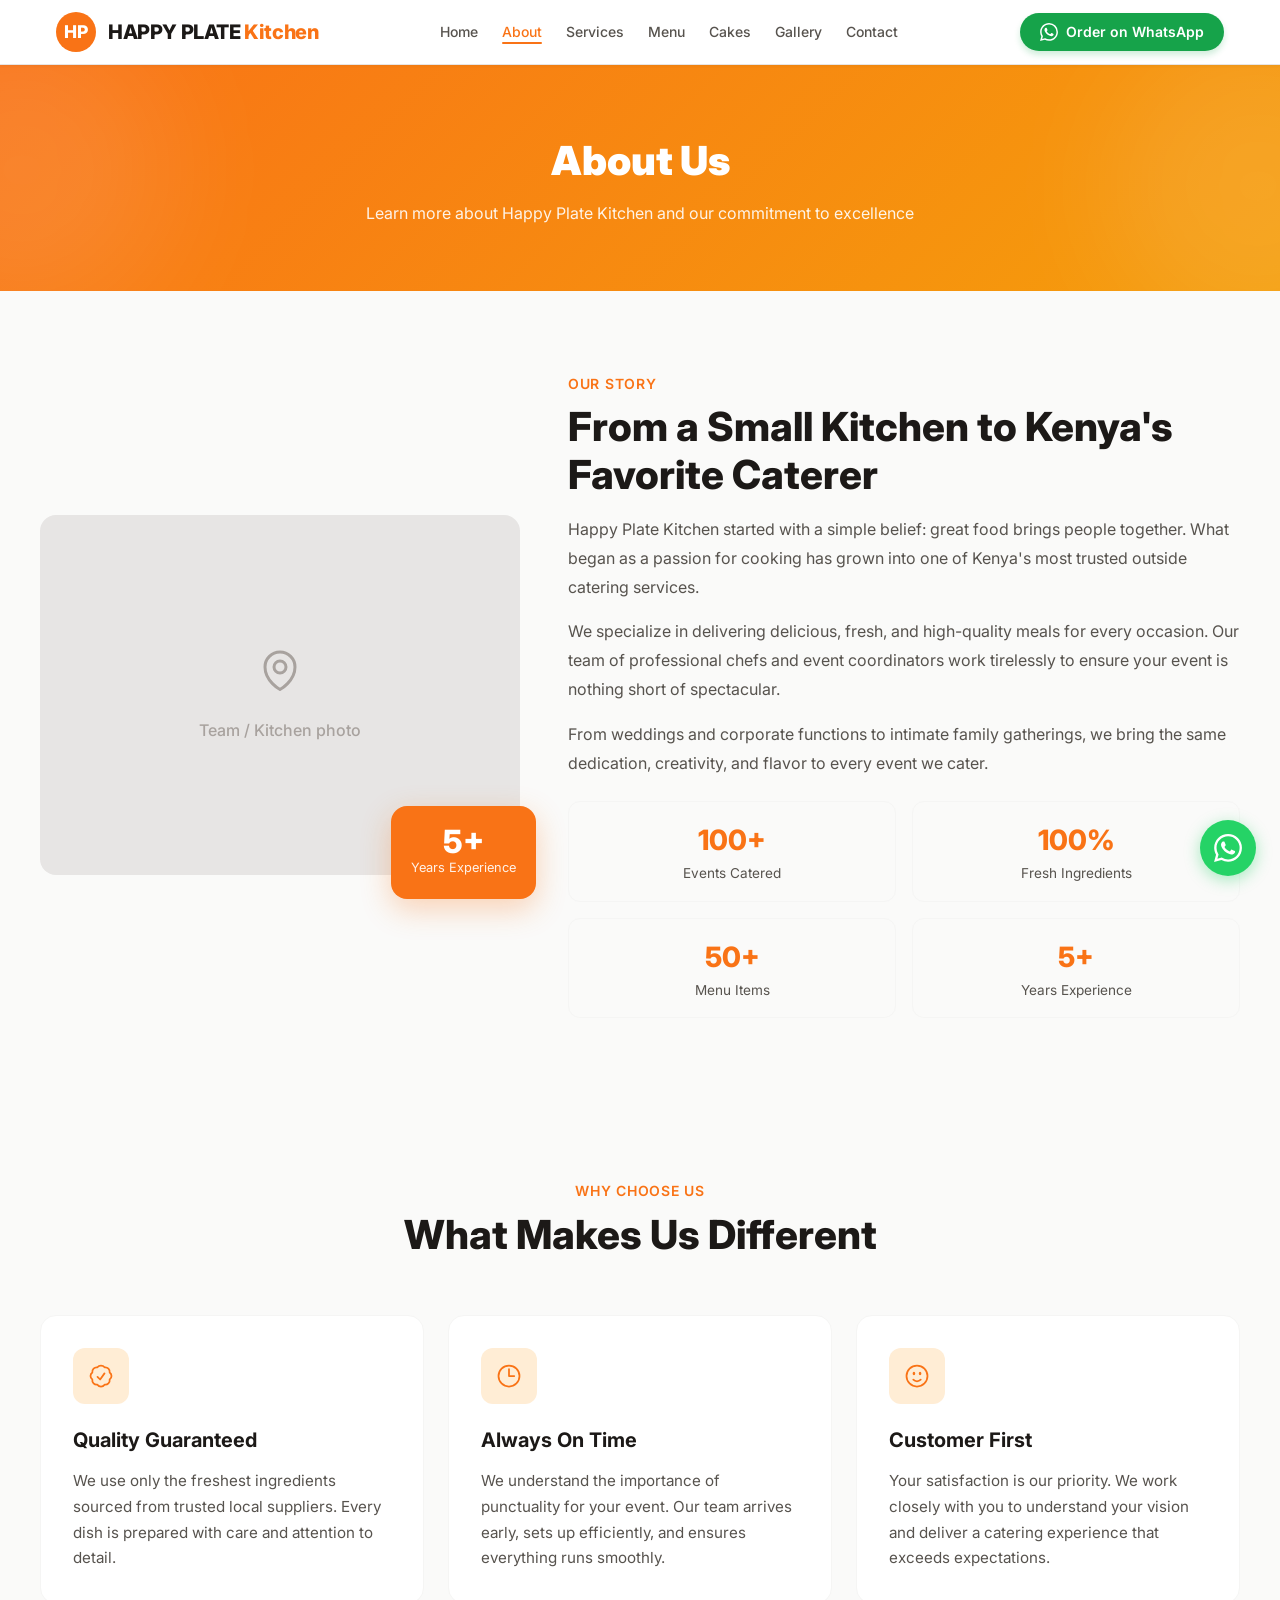
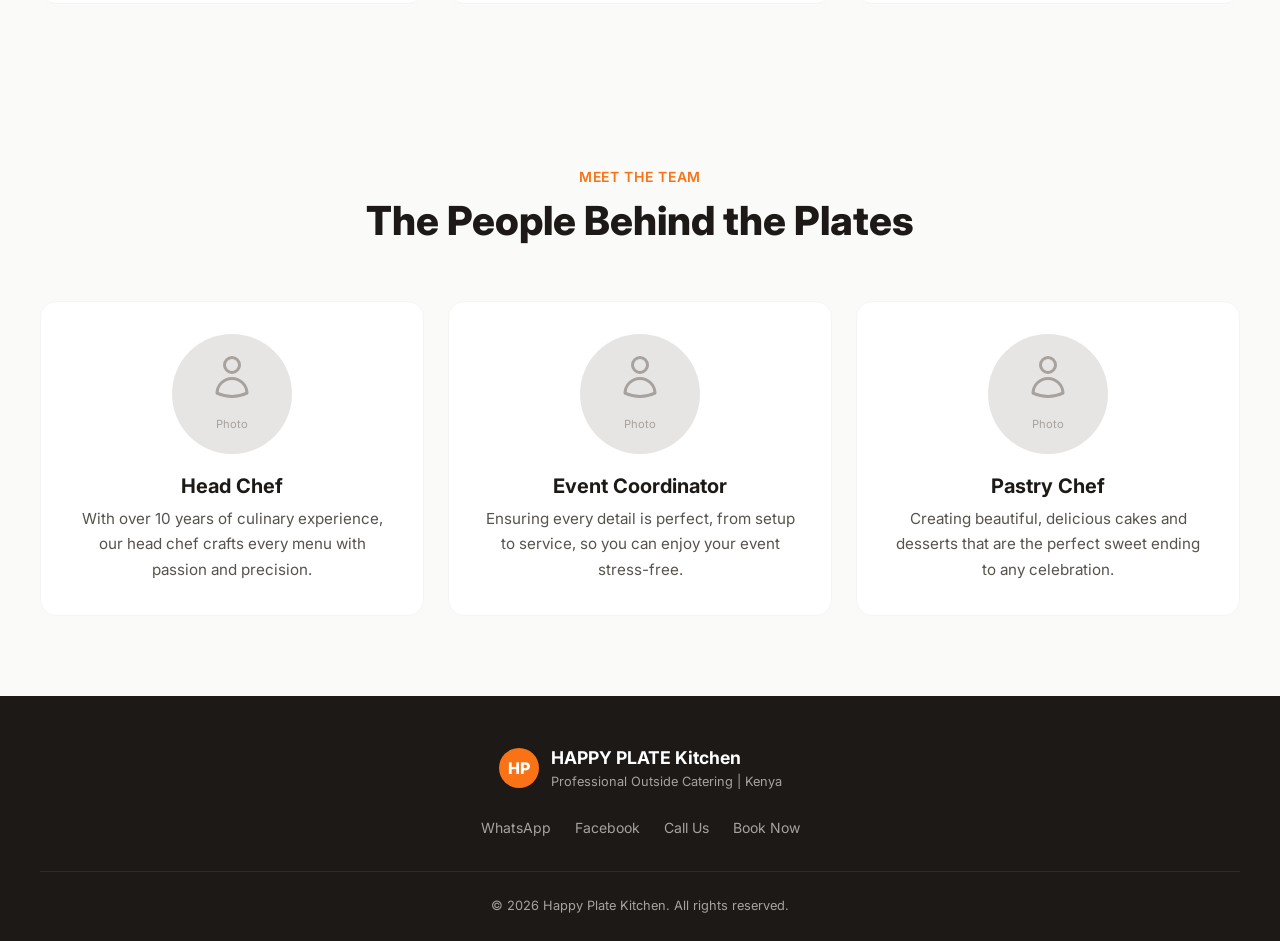
==== about.html @ 329af083 "first commite" ====
<!DOCTYPE html>
<html lang="en">
<head>
<meta charset="UTF-8">
<meta name="viewport" content="width=device-width, initial-scale=1.0">
<title>About Us | Happy Plate Kitchen</title>
<meta name="description" content="Happy Plate Kitchen - Professional outside catering and bakery services in Kenya.">
<link rel="stylesheet" href="style.css">
<link rel="preconnect" href="https://fonts.googleapis.com">
<link href="https://fonts.googleapis.com/css2?family=Inter:wght@300;400;500;600;700;800;900&display=swap" rel="stylesheet">
</head>
<body>
<div class="scroll-progress" id="scrollProgress"></div>
<nav class="navbar">
<div class="nav-container">
<a href="index.html" class="logo">
<div class="logo-icon">HP</div>
<span class="logo-text">HAPPY PLATE <span>Kitchen</span></span>
</a>
<ul class="nav-links">
<li><a href="index.html" class="">Home</a></li>
<li><a href="about.html" class="active">About</a></li>
<li><a href="services.html" class="">Services</a></li>
<li><a href="menu.html" class="">Menu</a></li>
<li><a href="cakes.html" class="">Cakes</a></li>
<li><a href="gallery.html" class="">Gallery</a></li>
<li><a href="contact.html" class="">Contact</a></li>
</ul>
<a href="https://wa.me/254740678338" target="_blank" class="btn-whatsapp">
<svg width="18" height="18" fill="currentColor" viewBox="0 0 24 24"><path d="M17.472 14.382c-.297-.149-1.758-.867-2.03-.967-.273-.099-.471-.148-.67.15-.197.297-.767.966-.94 1.164-.173.199-.347.223-.644.075-.297-.15-1.255-.463-2.39-1.475-.883-.788-1.48-1.761-1.653-2.059-.173-.297-.018-.458.13-.606.134-.133.298-.347.446-.52.149-.174.198-.298.298-.497.099-.198.05-.371-.025-.52-.075-.149-.669-1.612-.916-2.207-.242-.579-.487-.5-.669-.51-.173-.008-.371-.01-.57-.01-.198 0-.52.074-.792.372-.272.297-1.04 1.016-1.04 2.479 0 1.462 1.065 2.875 1.213 3.074.149.198 2.096 3.2 5.077 4.487.709.306 1.262.489 1.694.625.712.227 1.36.195 1.871.118.571-.085 1.758-.719 2.006-1.413.248-.694.248-1.289.173-1.413-.074-.124-.272-.198-.57-.347m-5.421 7.403h-.004a9.87 9.87 0 01-5.031-1.378l-.361-.214-3.741.982.998-3.648-.235-.374a9.86 9.86 0 01-1.51-5.26c.001-5.45 4.436-9.884 9.888-9.884 2.64 0 5.122 1.03 6.988 2.898a9.825 9.825 0 012.893 6.994c-.003 5.45-4.437 9.884-9.885 9.884m8.413-18.297A11.815 11.815 0 0012.05 0C5.495 0 .16 5.335.157 11.892c0 2.096.547 4.142 1.588 5.945L.057 24l6.305-1.654a11.882 11.882 0 005.683 1.448h.005c6.554 0 11.89-5.335 11.893-11.893a11.821 11.821 0 00-3.48-8.413z"/></svg>
Order on WhatsApp
</a>
<button class="mobile-menu-btn" onclick="toggleMenu()">
<span></span><span></span><span></span>
</button>
</div>
<div class="mobile-nav" id="mobileNav">
<a href="index.html" class="">Home</a>
<a href="about.html" class="active">About</a>
<a href="services.html" class="">Services</a>
<a href="menu.html" class="">Menu</a>
<a href="cakes.html" class="">Cakes</a>
<a href="gallery.html" class="">Gallery</a>
<a href="contact.html" class="">Contact</a>
</div>
</nav>
<section class="page-header">
<div class="page-header-blob" style="top:-20%;left:-10%;"></div>
<div class="page-header-blob" style="bottom:-20%;right:-10%;"></div>
<h1 class="page-header-title">About Us</h1>
<p class="page-header-subtitle">Learn more about Happy Plate Kitchen and our commitment to excellence</p>
</section>
<section class="section">
<div class="container">
<div class="about-grid">
<div class="about-image-wrap" data-aos="fade-right">
<div class="img-placeholder about-image">
<div class="img-placeholder-inner">
<svg fill="none" stroke="currentColor" stroke-width="1.5" viewBox="0 0 24 24"><path stroke-linecap="round" stroke-linejoin="round" d="M15 10.5a3 3 0 11-6 0 3 3 0 016 0z"/><path stroke-linecap="round" stroke-linejoin="round" d="M19.5 10.5c0 7.142-7.5 11.25-7.5 11.25S4.5 17.642 4.5 10.5a7.5 7.5 0 1115 0z"/></svg>
<p style="font-weight:500;margin-top:0.5rem;">Team / Kitchen photo</p>
</div>
</div>
<div class="about-badge">
<div class="about-badge-number">5+</div>
<div class="about-badge-text">Years Experience</div>
</div>
</div>
<div class="about-content" data-aos="fade-left">
<p class="section-label">Our Story</p>
<h2 class="section-title" style="text-align:left;margin-bottom:1rem;">From a Small Kitchen to Kenya's Favorite Caterer</h2>
<p class="about-text">Happy Plate Kitchen started with a simple belief: great food brings people together. What began as a passion for cooking has grown into one of Kenya's most trusted outside catering services.</p>
<p class="about-text">We specialize in delivering delicious, fresh, and high-quality meals for every occasion. Our team of professional chefs and event coordinators work tirelessly to ensure your event is nothing short of spectacular.</p>
<p class="about-text">From weddings and corporate functions to intimate family gatherings, we bring the same dedication, creativity, and flavor to every event we cater.</p>
<div class="about-stats">
<div class="stat-box" data-aos="zoom-in" data-aos-delay="100">
<div class="stat-number">100+</div>
<div class="stat-label">Events Catered</div>
</div>
<div class="stat-box" data-aos="zoom-in" data-aos-delay="200">
<div class="stat-number">100%</div>
<div class="stat-label">Fresh Ingredients</div>
</div>
<div class="stat-box" data-aos="zoom-in" data-aos-delay="300">
<div class="stat-number">50+</div>
<div class="stat-label">Menu Items</div>
</div>
<div class="stat-box" data-aos="zoom-in" data-aos-delay="400">
<div class="stat-number">5+</div>
<div class="stat-label">Years Experience</div>
</div>
</div>
</div>
</div>
</div>
</section>

<section class="section" style="background:var(--stone-50);">
<div class="container">
<div class="section-header" data-aos="fade-up">
<p class="section-label">Why Choose Us</p>
<h2 class="section-title">What Makes Us Different</h2>
</div>
<div class="grid-3">
<div class="card" data-aos="fade-up" data-aos-delay="100">
<div class="card-icon"><svg fill="none" stroke="currentColor" stroke-width="1.5" viewBox="0 0 24 24"><path stroke-linecap="round" stroke-linejoin="round" d="M9 12.75L11.25 15 15 9.75M21 12c0 1.268-.63 2.39-1.593 3.068a3.745 3.745 0 01-1.043 3.296 3.745 3.745 0 01-3.296 1.043A3.745 3.745 0 0112 21c-1.268 0-2.39-.63-3.068-1.593a3.746 3.746 0 01-3.296-1.043 3.745 3.745 0 01-1.043-3.296A3.745 3.745 0 013 12c0-1.268.63-2.39 1.593-3.068a3.745 3.745 0 011.043-3.296 3.746 3.746 0 013.296-1.043A3.746 3.746 0 0112 3c1.268 0 2.39.63 3.068 1.593a3.746 3.746 0 013.296 1.043 3.746 3.746 0 011.043 3.296A3.745 3.745 0 0121 12z"/></svg></div>
<h3 class="card-title">Quality Guaranteed</h3>
<p class="card-text">We use only the freshest ingredients sourced from trusted local suppliers. Every dish is prepared with care and attention to detail.</p>
</div>
<div class="card" data-aos="fade-up" data-aos-delay="200">
<div class="card-icon"><svg fill="none" stroke="currentColor" stroke-width="1.5" viewBox="0 0 24 24"><path stroke-linecap="round" stroke-linejoin="round" d="M12 6v6h4.5m4.5 0a9 9 0 11-18 0 9 9 0 0118 0z"/></svg></div>
<h3 class="card-title">Always On Time</h3>
<p class="card-text">We understand the importance of punctuality for your event. Our team arrives early, sets up efficiently, and ensures everything runs smoothly.</p>
</div>
<div class="card" data-aos="fade-up" data-aos-delay="300">
<div class="card-icon"><svg fill="none" stroke="currentColor" stroke-width="1.5" viewBox="0 0 24 24"><path stroke-linecap="round" stroke-linejoin="round" d="M15.182 15.182a4.5 4.5 0 01-6.364 0M21 12a9 9 0 11-18 0 9 9 0 0118 0zM9.75 9.75c0 .414-.168.75-.375.75S9 10.164 9 9.75 9.168 9 9.375 9s.375.336.375.75zm-.375 0h.008v.015h-.008V9.75zm5.625 0c0 .414-.168.75-.375.75s-.375-.336-.375-.75.168-.75.375-.75.375.336.375.75zm-.375 0h.008v.008h-.008V9.75z"/></svg></div>
<h3 class="card-title">Customer First</h3>
<p class="card-text">Your satisfaction is our priority. We work closely with you to understand your vision and deliver a catering experience that exceeds expectations.</p>
</div>
</div>
</div>
</section>

<section class="section">
<div class="container">
<div class="section-header" data-aos="fade-up">
<p class="section-label">Meet the Team</p>
<h2 class="section-title">The People Behind the Plates</h2>
</div>
<div class="grid-3">
<div class="card text-center" data-aos="fade-up" data-aos-delay="100">
<div class="img-placeholder" style="aspect-ratio:1;border-radius:50%;width:120px;margin:0 auto 1rem;">
<div class="img-placeholder-inner"><svg width="40" height="40" fill="none" stroke="currentColor" stroke-width="1.5" viewBox="0 0 24 24"><path stroke-linecap="round" stroke-linejoin="round" d="M15.75 6a3.75 3.75 0 11-7.5 0 3.75 3.75 0 017.5 0zM4.501 20.118a7.5 7.5 0 0114.998 0A17.933 17.933 0 0112 21.75c-2.676 0-5.216-.584-7.499-1.632z"/></svg><p style="font-size:0.7rem;">Photo</p></div>
</div>
<h3 class="card-title" style="margin-bottom:0.25rem;">Head Chef</h3>
<p class="card-text">With over 10 years of culinary experience, our head chef crafts every menu with passion and precision.</p>
</div>
<div class="card text-center" data-aos="fade-up" data-aos-delay="200">
<div class="img-placeholder" style="aspect-ratio:1;border-radius:50%;width:120px;margin:0 auto 1rem;">
<div class="img-placeholder-inner"><svg width="40" height="40" fill="none" stroke="currentColor" stroke-width="1.5" viewBox="0 0 24 24"><path stroke-linecap="round" stroke-linejoin="round" d="M15.75 6a3.75 3.75 0 11-7.5 0 3.75 3.75 0 017.5 0zM4.501 20.118a7.5 7.5 0 0114.998 0A17.933 17.933 0 0112 21.75c-2.676 0-5.216-.584-7.499-1.632z"/></svg><p style="font-size:0.7rem;">Photo</p></div>
</div>
<h3 class="card-title" style="margin-bottom:0.25rem;">Event Coordinator</h3>
<p class="card-text">Ensuring every detail is perfect, from setup to service, so you can enjoy your event stress-free.</p>
</div>
<div class="card text-center" data-aos="fade-up" data-aos-delay="300">
<div class="img-placeholder" style="aspect-ratio:1;border-radius:50%;width:120px;margin:0 auto 1rem;">
<div class="img-placeholder-inner"><svg width="40" height="40" fill="none" stroke="currentColor" stroke-width="1.5" viewBox="0 0 24 24"><path stroke-linecap="round" stroke-linejoin="round" d="M15.75 6a3.75 3.75 0 11-7.5 0 3.75 3.75 0 017.5 0zM4.501 20.118a7.5 7.5 0 0114.998 0A17.933 17.933 0 0112 21.75c-2.676 0-5.216-.584-7.499-1.632z"/></svg><p style="font-size:0.7rem;">Photo</p></div>
</div>
<h3 class="card-title" style="margin-bottom:0.25rem;">Pastry Chef</h3>
<p class="card-text">Creating beautiful, delicious cakes and desserts that are the perfect sweet ending to any celebration.</p>
</div>
</div>
</div>
</section>
<footer class="footer">
<div class="footer-container">
<div class="footer-top">
<div class="footer-brand">
<div class="footer-brand-icon">HP</div>
<div>
<div class="footer-brand-text">HAPPY PLATE Kitchen</div>
<div class="footer-brand-sub">Professional Outside Catering | Kenya</div>
</div>
</div>
<div class="footer-links">
<a href="https://wa.me/254740678338" target="_blank">WhatsApp</a>
<a href="https://www.facebook.com/profile.php?id=61580439757400" target="_blank">Facebook</a>
<a href="tel:0740678338">Call Us</a>
<a href="contact.html">Book Now</a>
</div>
</div>
<div class="footer-bottom">
<p>&copy; 2026 Happy Plate Kitchen. All rights reserved.</p>
</div>
</div>
</footer>
<a href="https://wa.me/254740678338" target="_blank" class="fab-whatsapp" aria-label="Chat on WhatsApp">
<svg width="28" height="28" fill="currentColor" viewBox="0 0 24 24"><path d="M17.472 14.382c-.297-.149-1.758-.867-2.03-.967-.273-.099-.471-.148-.67.15-.197.297-.767.966-.94 1.164-.173.199-.347.223-.644.075-.297-.15-1.255-.463-2.39-1.475-.883-.788-1.48-1.761-1.653-2.059-.173-.297-.018-.458.13-.606.134-.133.298-.347.446-.52.149-.174.198-.298.298-.497.099-.198.05-.371-.025-.52-.075-.149-.669-1.612-.916-2.207-.242-.579-.487-.5-.669-.51-.173-.008-.371-.01-.57-.01-.198 0-.52.074-.792.372-.272.297-1.04 1.016-1.04 2.479 0 1.462 1.065 2.875 1.213 3.074.149.198 2.096 3.2 5.077 4.487.709.306 1.262.489 1.694.625.712.227 1.36.195 1.871.118.571-.085 1.758-.719 2.006-1.413.248-.694.248-1.289.173-1.413-.074-.124-.272-.198-.57-.347m-5.421 7.403h-.004a9.87 9.87 0 01-5.031-1.378l-.361-.214-3.741.982.998-3.648-.235-.374a9.86 9.86 0 01-1.51-5.26c.001-5.45 4.436-9.884 9.888-9.884 2.64 0 5.122 1.03 6.988 2.898a9.825 9.825 0 012.893 6.994c-.003 5.45-4.437 9.884-9.885 9.884m8.413-18.297A11.815 11.815 0 0012.05 0C5.495 0 .16 5.335.157 11.892c0 2.096.547 4.142 1.588 5.945L.057 24l6.305-1.654a11.882 11.882 0 005.683 1.448h.005c6.554 0 11.89-5.335 11.893-11.893a11.821 11.821 0 00-3.48-8.413z"/></svg>
</a>
<script>
function toggleMenu() { document.getElementById('mobileNav').classList.toggle('open'); }
window.addEventListener('scroll', function() {
    var st = document.documentElement.scrollTop || document.body.scrollTop;
    var sh = document.documentElement.scrollHeight - document.documentElement.clientHeight;
    document.getElementById('scrollProgress').style.width = (st/sh*100) + '%';
});
var observer = new IntersectionObserver(function(entries) {
    entries.forEach(function(entry) { if(entry.isIntersecting) entry.target.classList.add('aos-animate'); });
}, { threshold: 0.1 });
document.querySelectorAll('[data-aos]').forEach(function(el) { observer.observe(el); });
</script>
</body>
</html>
---- style.css ----
/* ============================================
   HAPPY PLATE KITCHEN - Shared Styles
   ============================================ */

:root {
    --orange-500: #f97316;
    --orange-600: #ea580c;
    --orange-100: #ffedd5;
    --amber-500: #f59e0b;
    --stone-50: #fafaf9;
    --stone-100: #f5f5f4;
    --stone-200: #e7e5e4;
    --stone-400: #a8a29e;
    --stone-600: #57534e;
    --stone-800: #292524;
    --stone-900: #1c1917;
    --green-600: #16a34a;
    --green-700: #15803d;
}

* { margin: 0; padding: 0; box-sizing: border-box; }

html { scroll-behavior: smooth; }

body {
    font-family: 'Inter', -apple-system, BlinkMacSystemFont, 'Segoe UI', Roboto, sans-serif;
    background: var(--stone-50);
    color: var(--stone-800);
    line-height: 1.6;
    overflow-x: hidden;
}

img { max-width: 100%; display: block; }

a { text-decoration: none; color: inherit; }

/* ============================================
   NAVIGATION
   ============================================ */

.navbar {
    position: sticky;
    top: 0;
    z-index: 1000;
    background: rgba(255,255,255,0.95);
    backdrop-filter: blur(12px);
    -webkit-backdrop-filter: blur(12px);
    border-bottom: 1px solid var(--stone-200);
    box-shadow: 0 1px 3px rgba(0,0,0,0.05);
}

.nav-container {
    max-width: 1200px;
    margin: 0 auto;
    padding: 0.75rem 1rem;
    display: flex;
    align-items: center;
    justify-content: space-between;
}

.logo {
    display: flex;
    align-items: center;
    gap: 0.75rem;
}

.logo-icon {
    width: 40px; height: 40px;
    border-radius: 50%;
    background: var(--orange-500);
    display: flex; align-items: center; justify-content: center;
    color: white; font-weight: 800; font-size: 1.1rem;
}

.logo-text {
    font-size: 1.25rem;
    font-weight: 800;
    color: var(--stone-900);
    letter-spacing: -0.02em;
}

.logo-text span { color: var(--orange-500); }

.nav-links {
    display: none;
    align-items: center;
    gap: 1.5rem;
    list-style: none;
}

.nav-links a {
    font-size: 0.875rem;
    font-weight: 500;
    color: var(--stone-600);
    transition: color 0.2s;
    position: relative;
}

.nav-links a:hover,
.nav-links a.active {
    color: var(--orange-500);
}

.nav-links a.active::after {
    content: '';
    position: absolute;
    bottom: -4px;
    left: 0;
    width: 100%;
    height: 2px;
    background: var(--orange-500);
    border-radius: 2px;
}

.btn-whatsapp {
    display: none;
    align-items: center;
    gap: 0.5rem;
    background: var(--green-600);
    color: white;
    padding: 0.5rem 1.25rem;
    border-radius: 9999px;
    font-size: 0.875rem;
    font-weight: 600;
    transition: all 0.2s;
    box-shadow: 0 4px 6px rgba(22,163,74,0.2);
}

.btn-whatsapp:hover {
    background: var(--green-700);
    transform: translateY(-1px);
    box-shadow: 0 6px 12px rgba(22,163,74,0.3);
}

.mobile-menu-btn {
    display: flex;
    flex-direction: column;
    gap: 4px;
    background: none;
    border: none;
    cursor: pointer;
    padding: 4px;
}

.mobile-menu-btn span {
    display: block;
    width: 24px;
    height: 2px;
    background: var(--stone-800);
    border-radius: 2px;
    transition: all 0.3s;
}

.mobile-nav {
    display: none;
    position: absolute;
    top: 100%;
    left: 0;
    right: 0;
    background: white;
    border-bottom: 1px solid var(--stone-200);
    padding: 1rem;
    box-shadow: 0 4px 12px rgba(0,0,0,0.1);
}

.mobile-nav.open { display: block; }

.mobile-nav a {
    display: block;
    padding: 0.75rem 1rem;
    color: var(--stone-600);
    font-weight: 500;
    border-radius: 0.5rem;
    transition: all 0.2s;
}

.mobile-nav a:hover,
.mobile-nav a.active {
    background: var(--orange-100);
    color: var(--orange-600);
}

/* ============================================
   BUTTONS
   ============================================ */

.btn {
    display: inline-flex;
    align-items: center;
    justify-content: center;
    gap: 0.5rem;
    padding: 0.875rem 2rem;
    border-radius: 0.75rem;
    font-weight: 700;
    font-size: 1rem;
    transition: all 0.3s;
    border: none;
    cursor: pointer;
}

.btn-primary {
    background: var(--orange-500);
    color: white;
    box-shadow: 0 4px 14px rgba(249,115,22,0.3);
}

.btn-primary:hover {
    background: var(--orange-600);
    transform: translateY(-2px);
    box-shadow: 0 8px 20px rgba(249,115,22,0.35);
}

.btn-outline {
    background: white;
    color: var(--stone-800);
    border: 2px solid var(--stone-200);
}

.btn-outline:hover {
    border-color: var(--orange-500);
    color: var(--orange-500);
}

.btn-white {
    background: white;
    color: var(--orange-600);
    box-shadow: 0 4px 14px rgba(0,0,0,0.1);
}

.btn-white:hover {
    transform: translateY(-2px) scale(1.02);
    box-shadow: 0 8px 24px rgba(0,0,0,0.15);
}

.btn-lg { padding: 1rem 2.5rem; font-size: 1.125rem; }

/* ============================================
   SECTION UTILITIES
   ============================================ */

.section { padding: 5rem 1rem; }

.container {
    max-width: 1200px;
    margin: 0 auto;
}

.section-header {
    text-align: center;
    margin-bottom: 3.5rem;
}

.section-label {
    display: inline-block;
    color: var(--orange-500);
    font-size: 0.875rem;
    font-weight: 600;
    text-transform: uppercase;
    letter-spacing: 0.05em;
    margin-bottom: 0.5rem;
}

.section-title {
    font-size: 2.25rem;
    font-weight: 800;
    color: var(--stone-900);
    line-height: 1.2;
}

.section-subtitle {
    color: var(--stone-500);
    margin-top: 0.75rem;
    max-width: 500px;
    margin-left: auto;
    margin-right: auto;
}

/* ============================================
   CARDS
   ============================================ */

.card {
    background: white;
    border-radius: 1rem;
    padding: 2rem;
    border: 1px solid var(--stone-100);
    transition: all 0.3s;
}

.card:hover {
    box-shadow: 0 12px 32px rgba(0,0,0,0.08);
    transform: translateY(-4px);
}

.card-icon {
    width: 56px; height: 56px;
    border-radius: 0.75rem;
    background: var(--orange-100);
    display: flex; align-items: center; justify-content: center;
    margin-bottom: 1.25rem;
    transition: all 0.3s;
}

.card:hover .card-icon {
    background: var(--orange-500);
}

.card-icon svg {
    width: 28px; height: 28px;
    color: var(--orange-500);
    transition: color 0.3s;
}

.card:hover .card-icon svg { color: white; }

.card-title {
    font-size: 1.25rem;
    font-weight: 700;
    color: var(--stone-900);
    margin-bottom: 0.75rem;
}

.card-text {
    color: var(--stone-600);
    line-height: 1.7;
    font-size: 0.95rem;
}

/* ============================================
   IMAGE PLACEHOLDERS
   ============================================ */

.img-placeholder {
    background: var(--stone-200);
    display: flex;
    align-items: center;
    justify-content: center;
    border-radius: 1rem;
    overflow: hidden;
}

.img-placeholder-inner {
    text-align: center;
    padding: 2rem;
    color: var(--stone-400);
}

.img-placeholder-inner svg {
    width: 48px; height: 48px;
    margin: 0 auto 0.5rem;
}

/* ============================================
   GRID SYSTEM
   ============================================ */

.grid-2 { display: grid; gap: 1.5rem; }
.grid-3 { display: grid; gap: 1.5rem; }
.grid-4 { display: grid; gap: 1.5rem; }

@media (min-width: 640px) {
    .grid-2 { grid-template-columns: repeat(2, 1fr); }
}

@media (min-width: 768px) {
    .grid-3 { grid-template-columns: repeat(3, 1fr); }
    .nav-links { display: flex; }
    .btn-whatsapp { display: inline-flex; }
    .mobile-menu-btn { display: none; }
    .section { padding: 5rem 1.5rem; }
    .section-title { font-size: 2.5rem; }
}

@media (min-width: 1024px) {
    .grid-4 { grid-template-columns: repeat(4, 1fr); }
}

/* ============================================
   FLOATING WHATSAPP BUTTON
   ============================================ */

.fab-whatsapp {
    position: fixed;
    bottom: 24px;
    right: 24px;
    width: 56px;
    height: 56px;
    background: #25d366;
    border-radius: 50%;
    display: flex;
    align-items: center;
    justify-content: center;
    color: white;
    box-shadow: 0 4px 16px rgba(37,211,102,0.4);
    z-index: 999;
    transition: all 0.3s;
    animation: fabPulse 2s infinite;
}

.fab-whatsapp:hover {
    transform: scale(1.1);
    box-shadow: 0 6px 24px rgba(37,211,102,0.5);
}

@keyframes fabPulse {
    0%, 100% { box-shadow: 0 4px 16px rgba(37,211,102,0.4); }
    50% { box-shadow: 0 4px 24px rgba(37,211,102,0.7); }
}

/* ============================================
   FOOTER
   ============================================ */

.footer {
    background: var(--stone-900);
    color: var(--stone-400);
    padding: 3rem 1rem 1.5rem;
    clear: both;
}

.footer-container {
    max-width: 1200px;
    margin: 0 auto;
}

.footer-top {
    display: flex;
    flex-direction: column;
    align-items: center;
    gap: 1.5rem;
    padding-bottom: 2rem;
    border-bottom: 1px solid rgba(255,255,255,0.08);
}

.footer-brand {
    display: flex;
    align-items: center;
    gap: 0.75rem;
}

.footer-brand-icon {
    width: 40px; height: 40px;
    border-radius: 50%;
    background: var(--orange-500);
    display: flex; align-items: center; justify-content: center;
    color: white; font-weight: 800;
}

.footer-brand-text {
    color: white;
    font-weight: 700;
    font-size: 1.1rem;
}

.footer-brand-sub {
    font-size: 0.8rem;
    color: var(--stone-500);
}

.footer-links {
    display: flex;
    gap: 1.5rem;
    flex-wrap: wrap;
    justify-content: center;
}

.footer-links a {
    font-size: 0.875rem;
    transition: color 0.2s;
}

.footer-links a:hover { color: var(--orange-400); }

.footer-bottom {
    text-align: center;
    padding-top: 1.5rem;
    font-size: 0.8rem;
    color: var(--stone-500);
}

/* ============================================
   SCROLL ANIMATIONS (AOS-like)
   ============================================ */

[data-aos] {
    opacity: 0;
    transition-property: opacity, transform;
    transition-duration: 0.8s;
    transition-timing-function: cubic-bezier(0.25, 0.46, 0.45, 0.94);
}

[data-aos="fade-up"] { transform: translateY(40px); }
[data-aos="fade-down"] { transform: translateY(-40px); }
[data-aos="fade-left"] { transform: translateX(40px); }
[data-aos="fade-right"] { transform: translateX(-40px); }
[data-aos="zoom-in"] { transform: scale(0.9); }
[data-aos="zoom-out"] { transform: scale(1.1); }

[data-aos].aos-animate {
    opacity: 1;
    transform: translateY(0) translateX(0) scale(1);
}

[data-aos-delay="100"] { transition-delay: 0.1s; }
[data-aos-delay="200"] { transition-delay: 0.2s; }
[data-aos-delay="300"] { transition-delay: 0.3s; }
[data-aos-delay="400"] { transition-delay: 0.4s; }
[data-aos-delay="500"] { transition-delay: 0.5s; }
[data-aos-delay="600"] { transition-delay: 0.6s; }

/* ============================================
   HERO SECTION
   ============================================ */

.hero {
    position: relative;
    overflow: hidden;
    padding: 4rem 1rem;
}

.hero-bg {
    position: absolute;
    inset: 0;
    background: linear-gradient(135deg, #ffedd5 0%, #fafaf9 50%, #fef3c7 100%);
    z-index: 0;
}

.hero-blob-1 {
    position: absolute;
    top: -10%;
    right: -5%;
    width: 400px;
    height: 400px;
    background: rgba(249,115,22,0.12);
    border-radius: 50%;
    filter: blur(80px);
    z-index: 0;
}

.hero-blob-2 {
    position: absolute;
    bottom: -10%;
    left: -5%;
    width: 300px;
    height: 300px;
    background: rgba(245,158,11,0.12);
    border-radius: 50%;
    filter: blur(80px);
    z-index: 0;
}

.hero-container {
    position: relative;
    z-index: 1;
    max-width: 1200px;
    margin: 0 auto;
    display: flex;
    flex-direction: column;
    align-items: center;
    gap: 3rem;
}

.hero-badge {
    display: inline-flex;
    align-items: center;
    gap: 0.5rem;
    background: var(--orange-100);
    color: var(--orange-600);
    padding: 0.375rem 1rem;
    border-radius: 9999px;
    font-size: 0.875rem;
    font-weight: 600;
    margin-bottom: 1.5rem;
}

.hero-badge-dot {
    width: 8px; height: 8px;
    background: var(--orange-500);
    border-radius: 50%;
    animation: pulseDot 2s infinite;
}

@keyframes pulseDot {
    0%, 100% { opacity: 1; transform: scale(1); }
    50% { opacity: 0.5; transform: scale(1.2); }
}

.hero-title {
    font-size: 2.5rem;
    font-weight: 900;
    color: var(--stone-900);
    line-height: 1.1;
    margin-bottom: 1.25rem;
}

.hero-title span { color: var(--orange-500); }

.hero-text {
    font-size: 1.125rem;
    color: var(--stone-600);
    max-width: 540px;
    margin-bottom: 2rem;
    line-height: 1.7;
}

.hero-buttons {
    display: flex;
    flex-direction: column;
    gap: 1rem;
    margin-bottom: 2.5rem;
}

.hero-features {
    display: flex;
    flex-wrap: wrap;
    gap: 1.5rem;
    justify-content: center;
    font-size: 0.875rem;
    color: var(--stone-500);
}

.hero-features span {
    display: flex;
    align-items: center;
    gap: 0.4rem;
}

.hero-features svg {
    width: 20px; height: 20px;
    color: var(--orange-500);
}

.hero-image-wrap {
    position: relative;
    width: 100%;
    max-width: 420px;
}

.hero-image-deco-1 {
    position: absolute;
    inset: 0;
    background: rgba(249,115,22,0.1);
    border-radius: 1.5rem;
    transform: rotate(3deg);
}

.hero-image-deco-2 {
    position: absolute;
    inset: 0;
    background: rgba(245,158,11,0.1);
    border-radius: 1.5rem;
    transform: rotate(-3deg);
}

.hero-image {
    position: relative;
    background: var(--stone-200);
    border-radius: 1.5rem;
    aspect-ratio: 1;
    display: flex;
    align-items: center;
    justify-content: center;
    box-shadow: 0 20px 50px rgba(0,0,0,0.12);
    overflow: hidden;
}

@media (min-width: 768px) {
    .hero { padding: 7rem 1.5rem; }
    .hero-container { flex-direction: row; text-align: left; }
    .hero-title { font-size: 3.5rem; }
    .hero-buttons { flex-direction: row; justify-content: flex-start; }
    .hero-features { justify-content: flex-start; }
    .hero-content { flex: 1; }
    .hero-image-wrap { flex: 1; }
}

@media (min-width: 1024px) {
    .hero-title { font-size: 4rem; }
}

/* ============================================
   ABOUT SECTION
   ============================================ */

.about-grid {
    display: flex;
    flex-direction: column;
    gap: 3rem;
    align-items: center;
}

.about-image-wrap {
    position: relative;
    width: 100%;
    max-width: 480px;
}

.about-image {
    aspect-ratio: 4/3;
    border-radius: 1rem;
}

.about-badge {
    position: absolute;
    bottom: -1.5rem;
    right: -1rem;
    background: var(--orange-500);
    color: white;
    padding: 1.25rem;
    border-radius: 1rem;
    box-shadow: 0 10px 30px rgba(249,115,22,0.3);
    text-align: center;
}

.about-badge-number {
    font-size: 2rem;
    font-weight: 800;
    line-height: 1;
}

.about-badge-text {
    font-size: 0.8rem;
    opacity: 0.9;
}

.about-content { flex: 1; }

.about-text {
    color: var(--stone-600);
    line-height: 1.8;
    margin-bottom: 1rem;
}

.about-stats {
    display: grid;
    grid-template-columns: repeat(2, 1fr);
    gap: 1rem;
    margin-top: 1.5rem;
}

.stat-box {
    background: var(--stone-50);
    border: 1px solid var(--stone-100);
    padding: 1rem;
    border-radius: 0.75rem;
    text-align: center;
}

.stat-number {
    font-size: 1.75rem;
    font-weight: 800;
    color: var(--orange-500);
}

.stat-label {
    font-size: 0.85rem;
    color: var(--stone-600);
}

@media (min-width: 768px) {
    .about-grid { flex-direction: row; }
}

/* ============================================
   SERVICES SECTION
   ============================================ */

.services-section { background: var(--stone-50); }

/* ============================================
   MENU SECTION
   ============================================ */

.menu-card {
    background: var(--stone-50);
    border-radius: 1rem;
    overflow: hidden;
    border: 1px solid var(--stone-100);
    transition: all 0.3s;
}

.menu-card:hover {
    box-shadow: 0 12px 32px rgba(0,0,0,0.08);
    transform: translateY(-4px);
}

.menu-card-img {
    aspect-ratio: 4/3;
    background: var(--stone-200);
}

.menu-card-body { padding: 1.25rem; }

.menu-card-title {
    font-weight: 700;
    color: var(--stone-900);
    margin-bottom: 0.25rem;
}

.menu-card-desc {
    font-size: 0.875rem;
    color: var(--stone-500);
    line-height: 1.6;
}

/* ============================================
   CAKES SECTION
   ============================================ */

.cakes-section { background: linear-gradient(180deg, white 0%, var(--stone-50) 100%); }

.cake-card {
    background: white;
    border-radius: 1rem;
    overflow: hidden;
    border: 1px solid var(--stone-100);
    box-shadow: 0 2px 8px rgba(0,0,0,0.04);
    transition: all 0.3s;
}

.cake-card:hover {
    box-shadow: 0 16px 40px rgba(0,0,0,0.1);
    transform: translateY(-6px);
}

.cake-card-img {
    aspect-ratio: 1;
    background: linear-gradient(135deg, #fce7f3 0%, #fdf2f8 100%);
    display: flex;
    align-items: center;
    justify-content: center;
}

.cake-card-body { padding: 1.25rem; }

.cake-tag {
    display: inline-block;
    background: var(--orange-100);
    color: var(--orange-600);
    font-size: 0.7rem;
    font-weight: 600;
    padding: 0.2rem 0.6rem;
    border-radius: 9999px;
    margin-bottom: 0.5rem;
    text-transform: uppercase;
    letter-spacing: 0.03em;
}

.cake-card-title {
    font-weight: 700;
    color: var(--stone-900);
    margin-bottom: 0.25rem;
}

.cake-card-desc {
    font-size: 0.875rem;
    color: var(--stone-500);
}

.cake-price {
    font-size: 1.125rem;
    font-weight: 800;
    color: var(--orange-500);
    margin-top: 0.5rem;
}

/* ============================================
   GALLERY
   ============================================ */

.gallery-section { background: var(--stone-50); }

.gallery-item {
    aspect-ratio: 1;
    background: var(--stone-200);
    border-radius: 0.75rem;
    overflow: hidden;
    cursor: pointer;
    position: relative;
    transition: all 0.3s;
}

.gallery-item:hover {
    transform: scale(1.03);
    box-shadow: 0 8px 24px rgba(0,0,0,0.12);
}

.gallery-item::after {
    content: '';
    position: absolute;
    inset: 0;
    background: rgba(0,0,0,0);
    transition: background 0.3s;
}

.gallery-item:hover::after {
    background: rgba(0,0,0,0.15);
}

/* ============================================
   TESTIMONIALS
   ============================================ */

.testimonial-card {
    background: var(--stone-50);
    padding: 2rem;
    border-radius: 1rem;
    border: 1px solid var(--stone-100);
}

.stars {
    color: #fbbf24;
    font-size: 1.25rem;
    margin-bottom: 1rem;
    letter-spacing: 2px;
}

.testimonial-text {
    color: var(--stone-600);
    font-style: italic;
    line-height: 1.7;
    margin-bottom: 1rem;
}

.testimonial-author {
    font-weight: 700;
    color: var(--stone-900);
    font-size: 0.9rem;
}

/* ============================================
   CTA SECTION
   ============================================ */

.cta-section {
    position: relative;
    overflow: hidden;
    padding: 5rem 1rem;
    background: linear-gradient(135deg, var(--orange-500) 0%, var(--amber-500) 100%);
    color: white;
    text-align: center;
}

.cta-blob-1 {
    position: absolute;
    top: -20%;
    right: -10%;
    width: 400px;
    height: 400px;
    background: rgba(255,255,255,0.1);
    border-radius: 50%;
    filter: blur(80px);
}

.cta-blob-2 {
    position: absolute;
    bottom: -20%;
    left: -10%;
    width: 300px;
    height: 300px;
    background: rgba(255,255,255,0.1);
    border-radius: 50%;
    filter: blur(80px);
}

.cta-title {
    font-size: 2.25rem;
    font-weight: 800;
    margin-bottom: 1rem;
    position: relative;
    z-index: 1;
}

.cta-text {
    font-size: 1.125rem;
    opacity: 0.9;
    max-width: 600px;
    margin: 0 auto 2rem;
    position: relative;
    z-index: 1;
}

.cta-buttons {
    display: flex;
    flex-direction: column;
    gap: 1rem;
    justify-content: center;
    position: relative;
    z-index: 1;
}

@media (min-width: 640px) {
    .cta-buttons { flex-direction: row; }
    .cta-title { font-size: 3rem; }
}

/* ============================================
   CONTACT / BOOKING FORM
   ============================================ */

.contact-grid {
    display: flex;
    flex-direction: column;
    gap: 3rem;
}

.contact-info-card {
    background: white;
    border-radius: 1rem;
    padding: 2rem;
    border: 1px solid var(--stone-100);
    box-shadow: 0 4px 12px rgba(0,0,0,0.04);
}

.contact-info-item {
    display: flex;
    align-items: flex-start;
    gap: 1rem;
    margin-bottom: 1.5rem;
}

.contact-info-item:last-child { margin-bottom: 0; }

.contact-info-icon {
    width: 44px; height: 44px;
    min-width: 44px;
    border-radius: 0.75rem;
    background: var(--orange-100);
    display: flex; align-items: center; justify-content: center;
    color: var(--orange-500);
}

.contact-info-icon svg { width: 22px; height: 22px; }

.contact-info-label {
    font-size: 0.8rem;
    color: var(--stone-400);
    text-transform: uppercase;
    letter-spacing: 0.05em;
    font-weight: 600;
}

.contact-info-value {
    font-weight: 600;
    color: var(--stone-900);
}

.booking-form {
    background: white;
    border-radius: 1rem;
    padding: 2rem;
    border: 1px solid var(--stone-100);
    box-shadow: 0 4px 20px rgba(0,0,0,0.06);
}

.form-title {
    font-size: 1.5rem;
    font-weight: 800;
    color: var(--stone-900);
    margin-bottom: 0.25rem;
}

.form-subtitle {
    color: var(--stone-500);
    font-size: 0.9rem;
    margin-bottom: 1.5rem;
}

.form-group {
    margin-bottom: 1.25rem;
}

.form-label {
    display: block;
    font-size: 0.875rem;
    font-weight: 600;
    color: var(--stone-700);
    margin-bottom: 0.4rem;
}

.form-input,
.form-select,
.form-textarea {
    width: 100%;
    padding: 0.75rem 1rem;
    border: 2px solid var(--stone-200);
    border-radius: 0.625rem;
    font-size: 0.95rem;
    font-family: inherit;
    color: var(--stone-800);
    background: white;
    transition: all 0.2s;
}

.form-input:focus,
.form-select:focus,
.form-textarea:focus {
    outline: none;
    border-color: var(--orange-500);
    box-shadow: 0 0 0 3px rgba(249,115,22,0.1);
}

.form-textarea {
    min-height: 120px;
    resize: vertical;
}

.form-row {
    display: grid;
    grid-template-columns: 1fr;
    gap: 1rem;
}

@media (min-width: 640px) {
    .form-row { grid-template-columns: 1fr 1fr; }
}

@media (min-width: 768px) {
    .contact-grid { flex-direction: row; }
    .contact-grid > * { flex: 1; }
    .booking-form { max-width: 600px; margin: 0 auto; }
}

/* ============================================
   PAGE HEADER
   ============================================ */

.page-header {
    background: linear-gradient(135deg, var(--orange-500) 0%, var(--amber-500) 100%);
    color: white;
    padding: 4rem 1rem;
    text-align: center;
    position: relative;
    overflow: hidden;
}

.page-header-blob {
    position: absolute;
    width: 300px;
    height: 300px;
    background: rgba(255,255,255,0.1);
    border-radius: 50%;
    filter: blur(60px);
}

.page-header-title {
    font-size: 2.5rem;
    font-weight: 900;
    position: relative;
    z-index: 1;
}

.page-header-subtitle {
    opacity: 0.9;
    margin-top: 0.5rem;
    position: relative;
    z-index: 1;
}

/* ============================================
   LIGHTBOX
   ============================================ */

.lightbox {
    display: none;
    position: fixed;
    inset: 0;
    background: rgba(0,0,0,0.9);
    z-index: 2000;
    align-items: center;
    justify-content: center;
    padding: 2rem;
}

.lightbox.active { display: flex; }

.lightbox-img {
    max-width: 90vw;
    max-height: 85vh;
    border-radius: 0.5rem;
    box-shadow: 0 20px 60px rgba(0,0,0,0.5);
}

.lightbox-close {
    position: absolute;
    top: 1.5rem;
    right: 1.5rem;
    width: 44px;
    height: 44px;
    background: rgba(255,255,255,0.15);
    border: none;
    border-radius: 50%;
    color: white;
    font-size: 1.5rem;
    cursor: pointer;
    display: flex;
    align-items: center;
    justify-content: center;
    transition: background 0.2s;
}

.lightbox-close:hover { background: rgba(255,255,255,0.3); }

/* ============================================
   FAQ SECTION
   ============================================ */

.faq-item {
    background: white;
    border-radius: 0.75rem;
    border: 1px solid var(--stone-100);
    margin-bottom: 0.75rem;
    overflow: hidden;
}

.faq-question {
    width: 100%;
    padding: 1.25rem;
    display: flex;
    justify-content: space-between;
    align-items: center;
    background: none;
    border: none;
    font-size: 1rem;
    font-weight: 600;
    color: var(--stone-900);
    cursor: pointer;
    text-align: left;
    font-family: inherit;
}

.faq-question svg {
    width: 20px;
    height: 20px;
    color: var(--orange-500);
    transition: transform 0.3s;
    flex-shrink: 0;
    margin-left: 1rem;
}

.faq-item.active .faq-question svg { transform: rotate(180deg); }

.faq-answer {
    max-height: 0;
    overflow: hidden;
    transition: max-height 0.3s ease;
}

.faq-item.active .faq-answer { max-height: 300px; }

.faq-answer-inner {
    padding: 0 1.25rem 1.25rem;
    color: var(--stone-600);
    line-height: 1.7;
}

/* ============================================
   PRICING CARDS
   ============================================ */

.pricing-card {
    background: white;
    border-radius: 1rem;
    padding: 2rem;
    border: 2px solid var(--stone-100);
    text-align: center;
    transition: all 0.3s;
    position: relative;
}

.pricing-card:hover {
    border-color: var(--orange-200);
    box-shadow: 0 12px 32px rgba(0,0,0,0.08);
    transform: translateY(-4px);
}

.pricing-card.featured {
    border-color: var(--orange-500);
    box-shadow: 0 8px 30px rgba(249,115,22,0.15);
}

.pricing-badge {
    position: absolute;
    top: -12px;
    left: 50%;
    transform: translateX(-50%);
    background: var(--orange-500);
    color: white;
    font-size: 0.75rem;
    font-weight: 700;
    padding: 0.25rem 1rem;
    border-radius: 9999px;
    text-transform: uppercase;
    letter-spacing: 0.05em;
}

.pricing-title {
    font-size: 1.25rem;
    font-weight: 700;
    color: var(--stone-900);
    margin-bottom: 0.5rem;
}

.pricing-price {
    font-size: 2.5rem;
    font-weight: 900;
    color: var(--orange-500);
    line-height: 1;
}

.pricing-price span {
    font-size: 1rem;
    font-weight: 500;
    color: var(--stone-400);
}

.pricing-features {
    list-style: none;
    margin: 1.5rem 0;
    text-align: left;
}

.pricing-features li {
    padding: 0.5rem 0;
    color: var(--stone-600);
    font-size: 0.9rem;
    display: flex;
    align-items: center;
    gap: 0.5rem;
}

.pricing-features li::before {
    content: '✓';
    color: var(--green-600);
    font-weight: 700;
}

/* ============================================
   SCROLL PROGRESS BAR
   ============================================ */

.scroll-progress {
    position: fixed;
    top: 0;
    left: 0;
    height: 3px;
    background: linear-gradient(90deg, var(--orange-500), var(--amber-500));
    z-index: 10000;
    width: 0%;
    transition: width 0.1s;
}

/* ============================================
   RESPONSIVE UTILITIES
   ============================================ */

.text-center { text-align: center; }
.mt-2 { margin-top: 0.5rem; }
.mt-4 { margin-top: 1rem; }
.mt-6 { margin-top: 1.5rem; }
.mt-8 { margin-top: 2rem; }
.mb-2 { margin-bottom: 0.5rem; }
.mb-4 { margin-bottom: 1rem; }
.mb-6 { margin-bottom: 1.5rem; }
.mx-auto { margin-left: auto; margin-right: auto; }

.hidden { display: none; }

@media (min-width: 768px) {
    .md-flex { display: flex; }
    .md-grid-2 { grid-template-columns: repeat(2, 1fr); }
    .md-grid-3 { grid-template-columns: repeat(3, 1fr); }
}
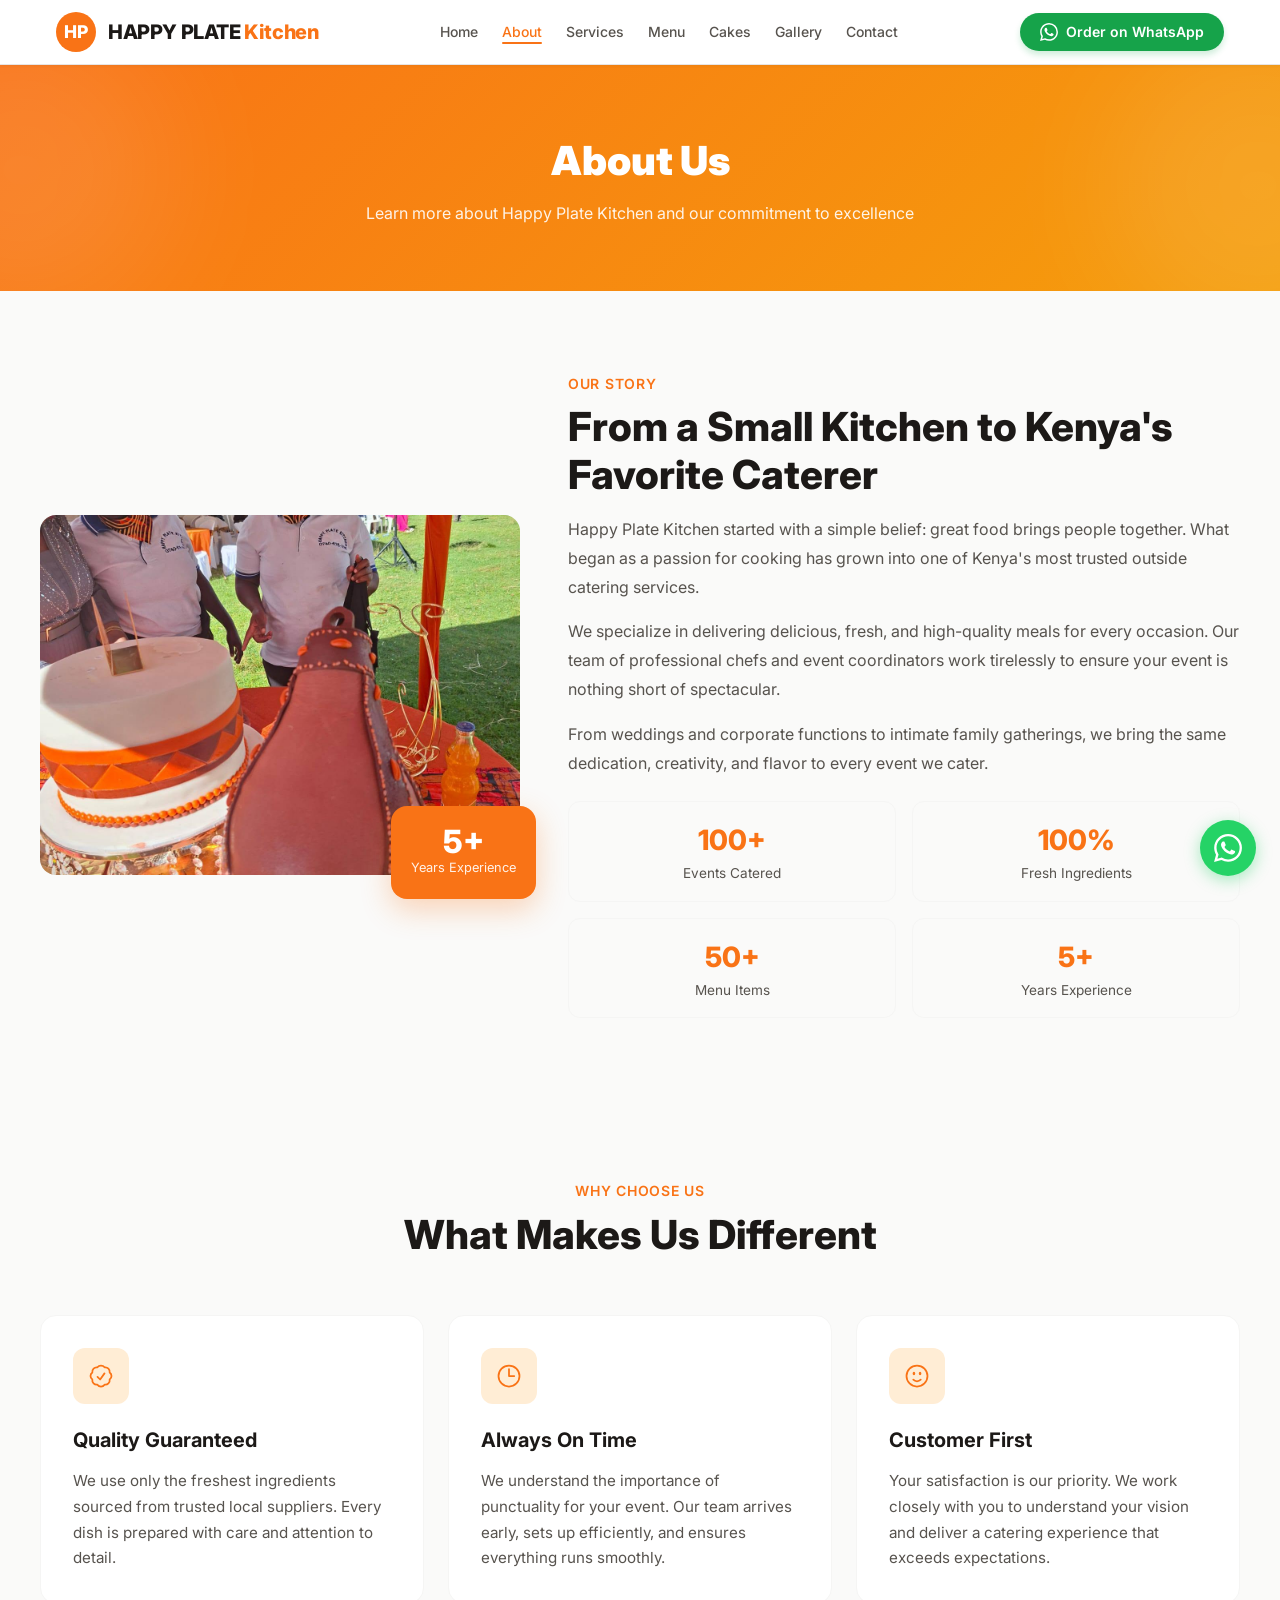
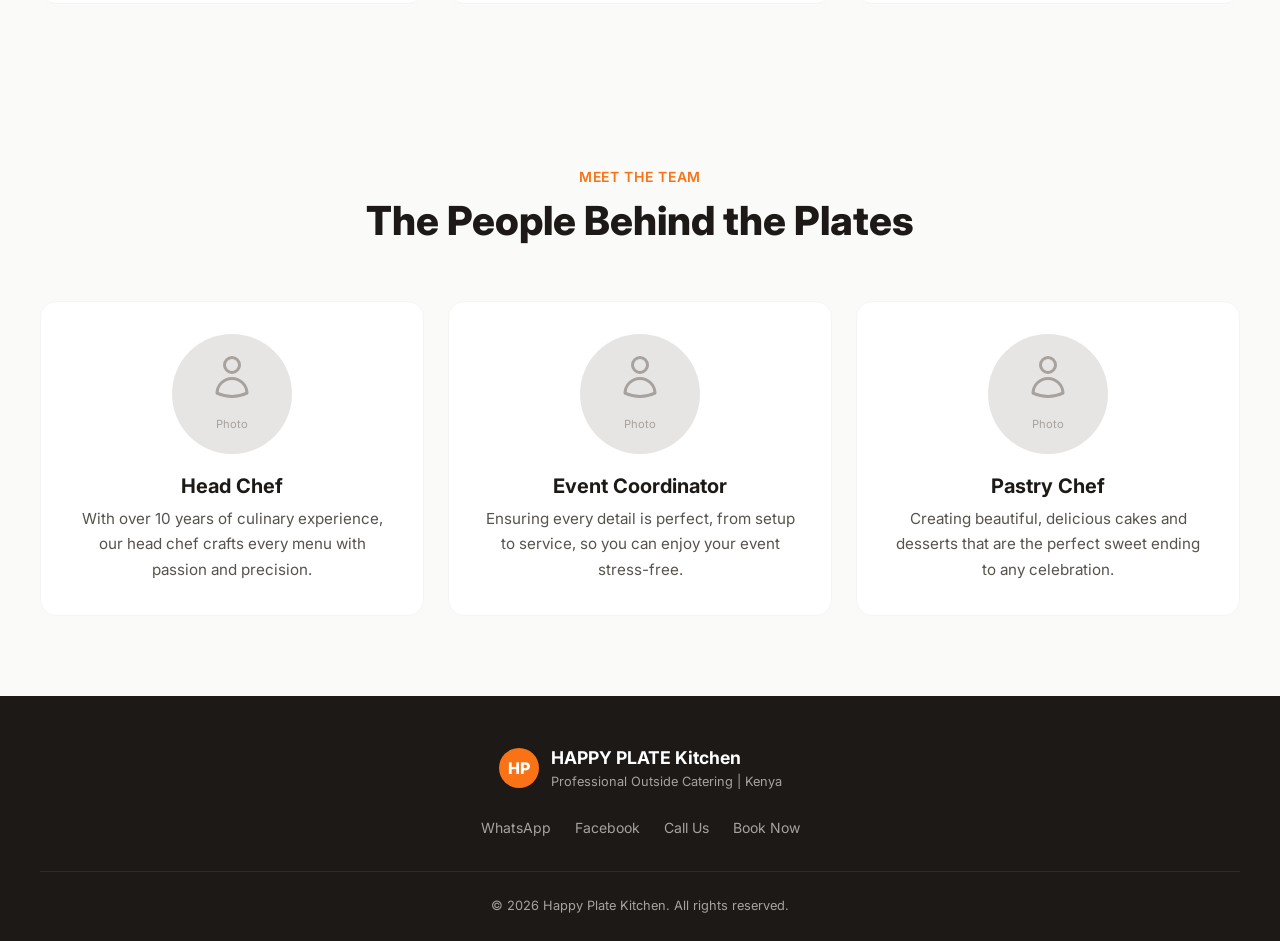
==== commit e2ef5194: "pic addition" ====
--- a/about.html
+++ b/about.html
@@ -55,10 +55,7 @@
 <div class="about-grid">
 <div class="about-image-wrap" data-aos="fade-right">
 <div class="img-placeholder about-image">
-<div class="img-placeholder-inner">
-<svg fill="none" stroke="currentColor" stroke-width="1.5" viewBox="0 0 24 24"><path stroke-linecap="round" stroke-linejoin="round" d="M15 10.5a3 3 0 11-6 0 3 3 0 016 0z"/><path stroke-linecap="round" stroke-linejoin="round" d="M19.5 10.5c0 7.142-7.5 11.25-7.5 11.25S4.5 17.642 4.5 10.5a7.5 7.5 0 1115 0z"/></svg>
-<p style="font-weight:500;margin-top:0.5rem;">Team / Kitchen photo</p>
-</div>
+<img src="images/Galley1.jpg" alt="The Happy Plate Kitchen catering team">
 </div>
 <div class="about-badge">
 <div class="about-badge-number">5+</div>
--- a/style.css
+++ b/style.css
@@ -350,6 +350,18 @@
     margin: 0 auto 0.5rem;
 }
 
+.img-placeholder img,
+.hero-image img,
+.about-image img,
+.menu-card-img img,
+.cake-card-img img,
+.gallery-item img {
+    width: 100%;
+    height: 100%;
+    object-fit: cover;
+    display: block;
+}
+
 /* ============================================
    GRID SYSTEM
    ============================================ */
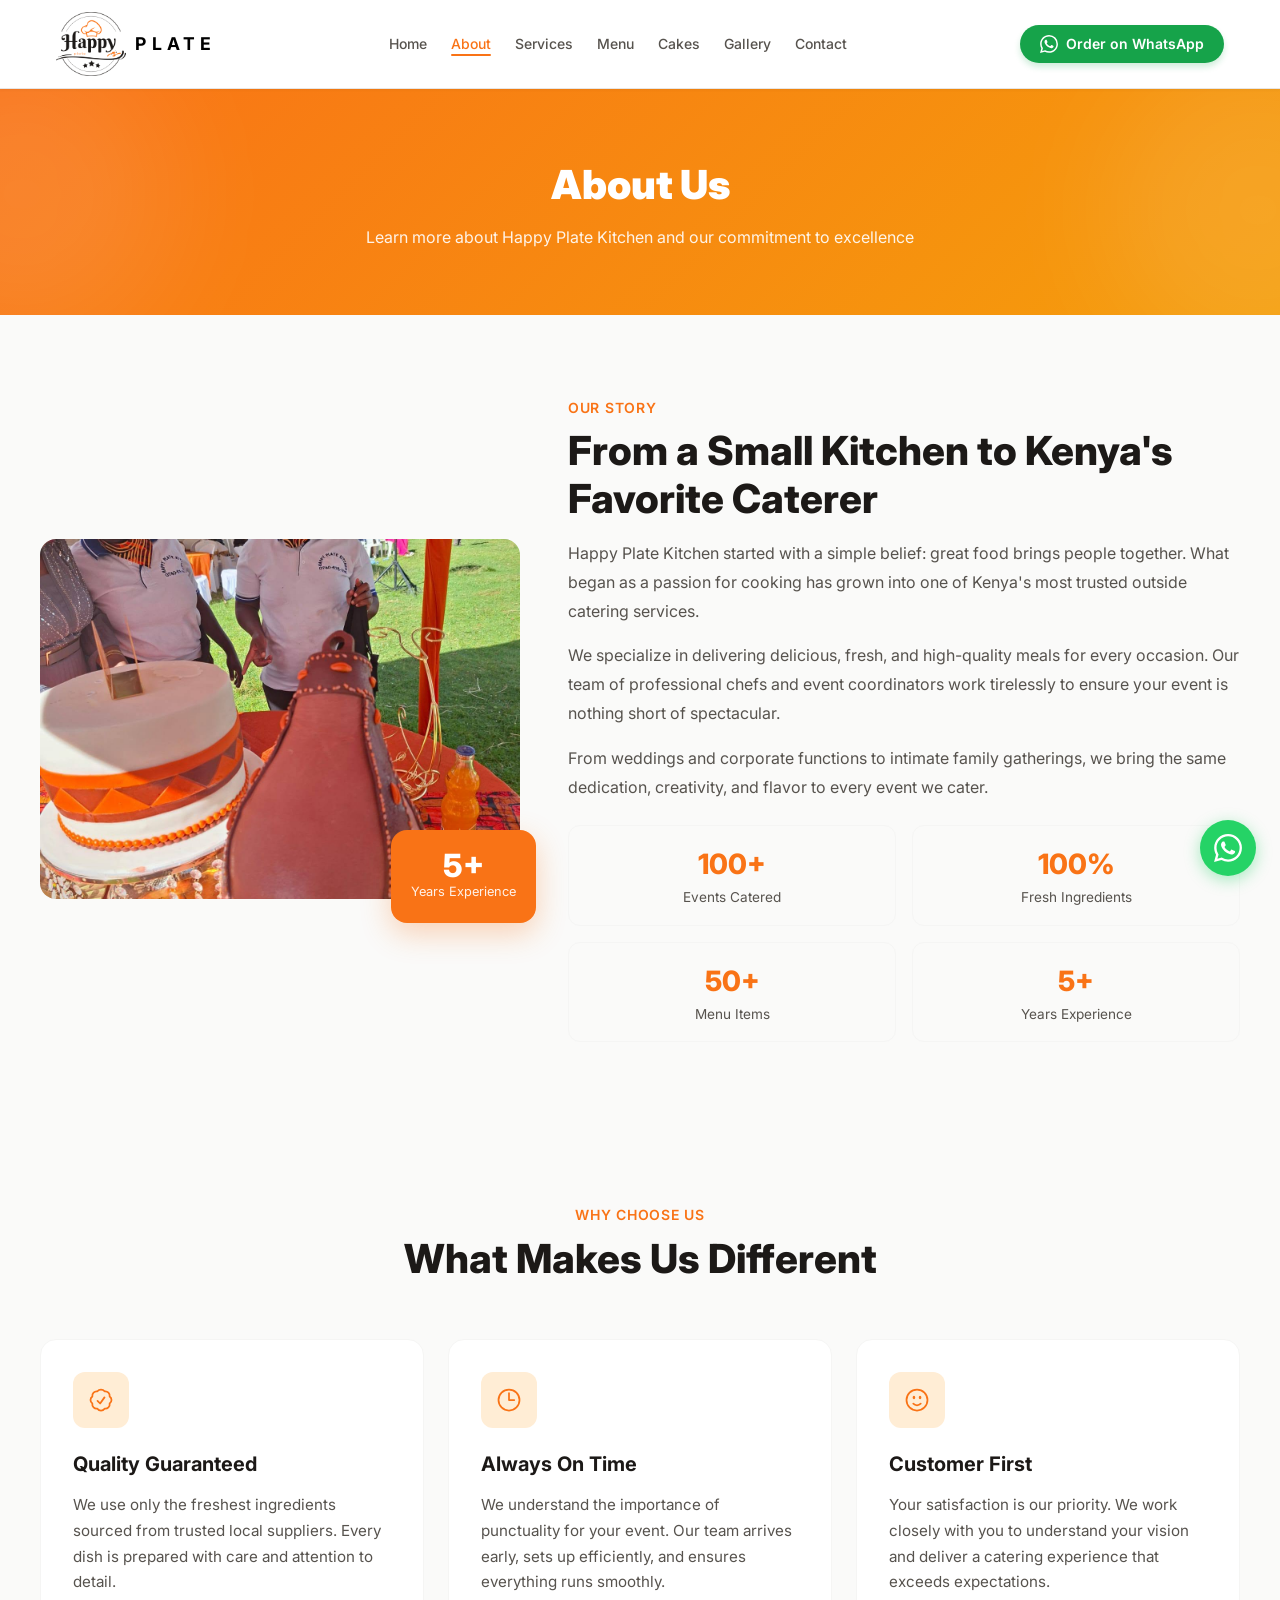
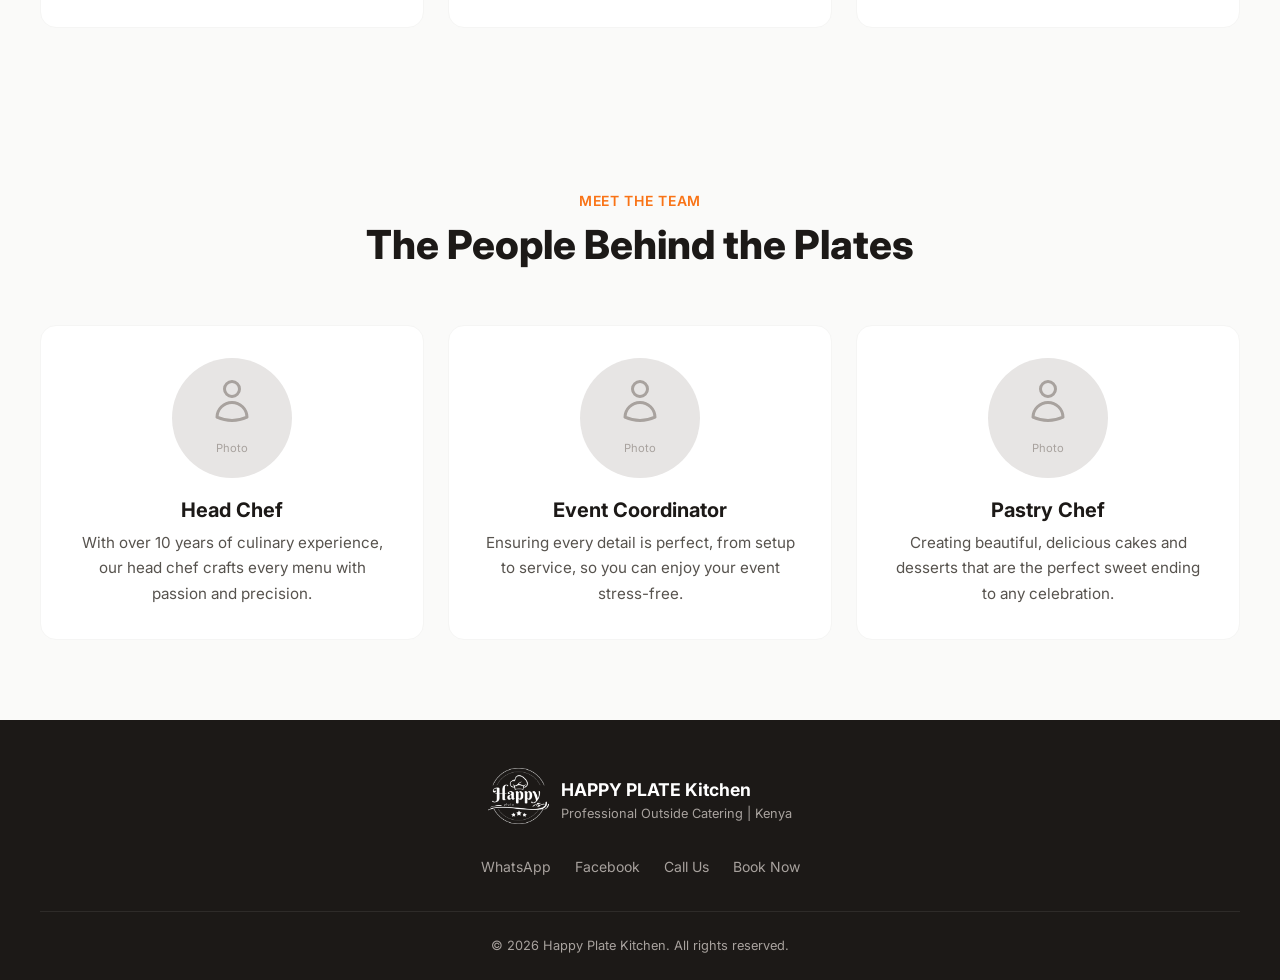
==== commit 3adc0f41: "Restore site files with logo and updates" ====
--- a/about.html
+++ b/about.html
@@ -14,8 +14,7 @@
 <nav class="navbar">
 <div class="nav-container">
 <a href="index.html" class="logo">
-<div class="logo-icon">HP</div>
-<span class="logo-text">HAPPY PLATE <span>Kitchen</span></span>
+<img src="images/logo.png" alt="Happy Plate Kitchen logo" class="logo-img"><span class="logo-plate">PLATE</span>
 </a>
 <ul class="nav-links">
 <li><a href="index.html" class="">Home</a></li>
@@ -152,7 +151,7 @@
 <div class="footer-container">
 <div class="footer-top">
 <div class="footer-brand">
-<div class="footer-brand-icon">HP</div>
+<img src="images/logo-white.png" alt="Happy Plate Kitchen logo" class="footer-brand-img">
 <div>
 <div class="footer-brand-text">HAPPY PLATE Kitchen</div>
 <div class="footer-brand-sub">Professional Outside Catering | Kenya</div>
--- a/style.css
+++ b/style.css
@@ -64,6 +64,7 @@
     gap: 0.75rem;
 }
 
+.logo-img { height: 64px; width: auto; display: block; }
 .logo-icon {
     width: 40px; height: 40px;
     border-radius: 50%;
@@ -1383,3 +1384,15 @@
     .md-grid-2 { grid-template-columns: repeat(2, 1fr); }
     .md-grid-3 { grid-template-columns: repeat(3, 1fr); }
 }
+
+
+/* Logo image in footer */
+.footer-brand-img { height: 56px; width: auto; display: block; margin-bottom: 0.5rem; }
+
+/* Black "PLATE" word beside the header logo */
+.logo { display: flex; align-items: center; gap: 0.6rem; }
+.logo-plate { color: #000000; font-weight: 700; font-size: 1.1rem; letter-spacing: 0.3em; text-transform: uppercase; }
+
+/* Align Book Now buttons across pricing cards */
+.pricing-card { display: flex; flex-direction: column; }
+.pricing-card .btn { margin-top: auto; }
